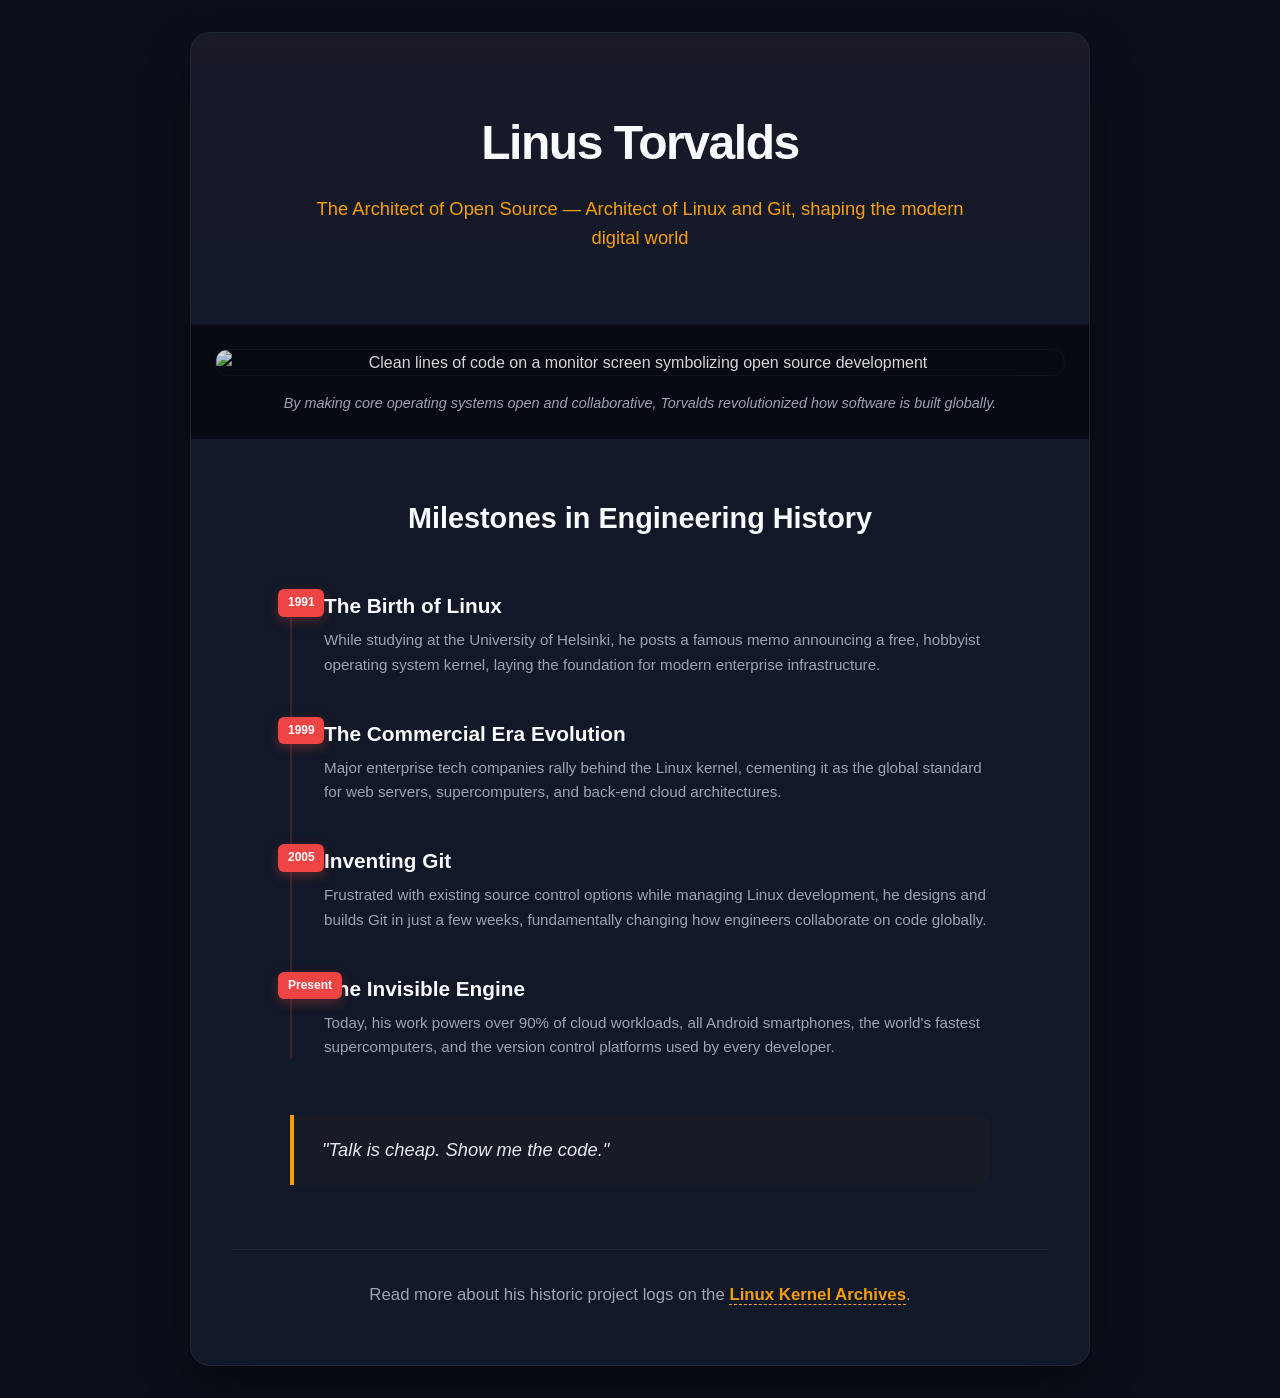
==== tribute/index.html @ bab93bc3 "Update index.html" ====
<!DOCTYPE html>
<html lang="en">
<head>
    <meta charset="UTF-8">
    <meta name="viewport" content="width=device-width, initial-scale=1.0">
    <title>A Tribute to Linus Torvalds</title>
    <link rel="stylesheet" href="style.css">
</head>
<body>
    <main id="main">
        <header class="hero-section">
            <h1 id="title">Linus Torvalds</h1>
            <p class="subtitle">The Architect of Open Source — Architect of Linux and Git, shaping the modern digital world</p>
        </header>

        <div id="img-div">
            <img id="image" src="https://www.britannica.com/biography/Linus-Torvalds" alt="Clean lines of code on a monitor screen symbolizing open source development">
            <figcaption id="img-caption">
                By making core operating systems open and collaborative, Torvalds revolutionized how software is built globally.
            </figcaption>
        </div>

        <section id="tribute-info" class="content-container">
            <h2 class="section-title">Milestones in Engineering History</h2>
            
            <div class="timeline">
                <div class="timeline-item">
                    <div class="time-marker">1991</div>
                    <div class="time-content">
                        <h3>The Birth of Linux</h3>
                        <p>While studying at the University of Helsinki, he posts a famous memo announcing a free, hobbyist operating system kernel, laying the foundation for modern enterprise infrastructure.</p>
                    </div>
                </div>

                <div class="timeline-item">
                    <div class="time-marker">1999</div>
                    <div class="time-content">
                        <h3>The Commercial Era Evolution</h3>
                        <p>Major enterprise tech companies rally behind the Linux kernel, cementing it as the global standard for web servers, supercomputers, and back-end cloud architectures.</p>
                    </div>
                </div>

                <div class="timeline-item">
                    <div class="time-marker">2005</div>
                    <div class="time-content">
                        <h3>Inventing Git</h3>
                        <p>Frustrated with existing source control options while managing Linux development, he designs and builds Git in just a few weeks, fundamentally changing how engineers collaborate on code globally.</p>
                    </div>
                </div>

                <div class="timeline-item">
                    <div class="time-marker">Present</div>
                    <div class="time-content">
                        <h3>The Invisible Engine</h3>
                        <p>Today, his work powers over 90% of cloud workloads, all Android smartphones, the world's fastest supercomputers, and the version control platforms used by every developer.</p>
                    </div>
                </div>
            </div>

            <blockquote class="quote-box">
                <p>"Talk is cheap. Show me the code."</p>
            </blockquote>

            <footer class="tribute-footer">
                <h3>Read more about his historic project logs on the 
                    <a id="tribute-link" href="https://www.kernel.org/" target="_blank">Linux Kernel Archives</a>.
                </h3>
            </footer>
        </section>
    </main>
</body>
</html>
---- tribute/style.css ----
:root {
    --bg-main: #0b0f19;
    --card-bg: #111827;
    --accent-red: #ef4444;
    --accent-gold: #f59e0b;
    --text-primary: #f9fafb;
    --text-secondary: #9ca3af;
    --border-color: rgba(239, 68, 68, 0.2);
}

* {
    box-sizing: border-box;
    margin: 0;
    padding: 0;
    font-family: 'Segoe UI', Tahoma, Geneva, Verdana, sans-serif;
}

body {
    background-color: var(--bg-main);
    color: var(--text-primary);
    line-height: 1.6;
    padding: 2rem 1rem;
}

#main {
    max-width: 900px;
    margin: 0 auto;
    background: var(--card-bg);
    border-radius: 20px;
    overflow: hidden;
    box-shadow: 0 25px 50px -12px rgba(0, 0, 0, 0.6);
    border: 1px solid rgba(255, 255, 255, 0.05);
}

/* Hero Section Styling */
.hero-section {
    text-align: center;
    padding: 4.5rem 1.5rem;
    background: linear-gradient(180deg, rgba(239, 68, 68, 0.04) 0%, rgba(0,0,0,0) 100%);
}

#title {
    font-size: 3rem;
    font-weight: 800;
    color: var(--text-primary);
    letter-spacing: -0.03em;
    margin-bottom: 0.75rem;
}

.subtitle {
    font-size: 1.15rem;
    color: var(--accent-gold);
    max-width: 650px;
    margin: 0 auto;
    font-weight: 500;
}

/* Image Showcase Block */
#img-div {
    width: 100%;
    background: #070a12;
    padding: 1.5rem;
    text-align: center;
}

#image {
    max-width: 100%;
    display: block;
    height: auto;
    border-radius: 12px;
    margin: 0 auto;
    opacity: 0.85;
    border: 1px solid rgba(255, 255, 255, 0.05);
}

#img-caption {
    font-size: 0.9rem;
    color: var(--text-secondary);
    margin-top: 1rem;
    font-style: italic;
}

/* Content Layout Containers */
.content-container {
    padding: 3.5rem 2.5rem;
}

.section-title {
    font-size: 1.8rem;
    text-align: center;
    margin-bottom: 3rem;
    color: var(--text-primary);
}

/* Chronological Timeline Design */
.timeline {
    position: relative;
    border-left: 2px solid var(--border-color);
    margin: 0 auto 3rem auto;
    max-width: 700px;
    padding-left: 2rem;
}

.timeline-item {
    position: relative;
    margin-bottom: 2.5rem;
}

.time-marker {
    position: absolute;
    left: -2.85rem;
    background: var(--accent-red);
    color: #ffffff;
    font-weight: 700;
    font-size: 0.75rem;
    padding: 0.25rem 0.6rem;
    border-radius: 6px;
    text-align: center;
    box-shadow: 0 4px 12px rgba(239, 68, 68, 0.3);
}

.time-content h3 {
    font-size: 1.3rem;
    color: var(--text-primary);
    margin-bottom: 0.35rem;
}

.time-content p {
    color: var(--text-secondary);
    font-size: 0.95rem;
}

/* Quote Layout */
.quote-box {
    border-left: 4px solid var(--accent-gold);
    padding: 1.25rem 1.75rem;
    background: rgba(245, 158, 11, 0.02);
    margin: 3.5rem auto;
    max-width: 700px;
    font-style: italic;
    border-radius: 0 12px 12px 0;
}

.quote-box p {
    font-size: 1.15rem;
    color: #e5e7eb;
}

/* Footer link structures */
.tribute-footer {
    text-align: center;
    margin-top: 4rem;
    padding-top: 2rem;
    border-top: 1px solid rgba(255, 255, 255, 0.05);
}

.tribute-footer h3 {
    font-size: 1.05rem;
    font-weight: 400;
    color: var(--text-secondary);
}

#tribute-link {
    color: var(--accent-gold);
    text-decoration: none;
    font-weight: 600;
    transition: all 0.2s ease;
    border-bottom: 1px dashed var(--accent-gold);
}

#tribute-link:hover {
    color: #fcd34d;
    border-bottom-style: solid;
}

/* Responsive view overrides */
@media (max-width: 600px) {
    #title { font-size: 2.25rem; }
    .content-container { padding: 2rem 1.25rem; }
    .timeline { padding-left: 1.25rem; }
    .time-marker { position: relative; left: 0; display: inline-block; margin-bottom: 0.5rem; }
}
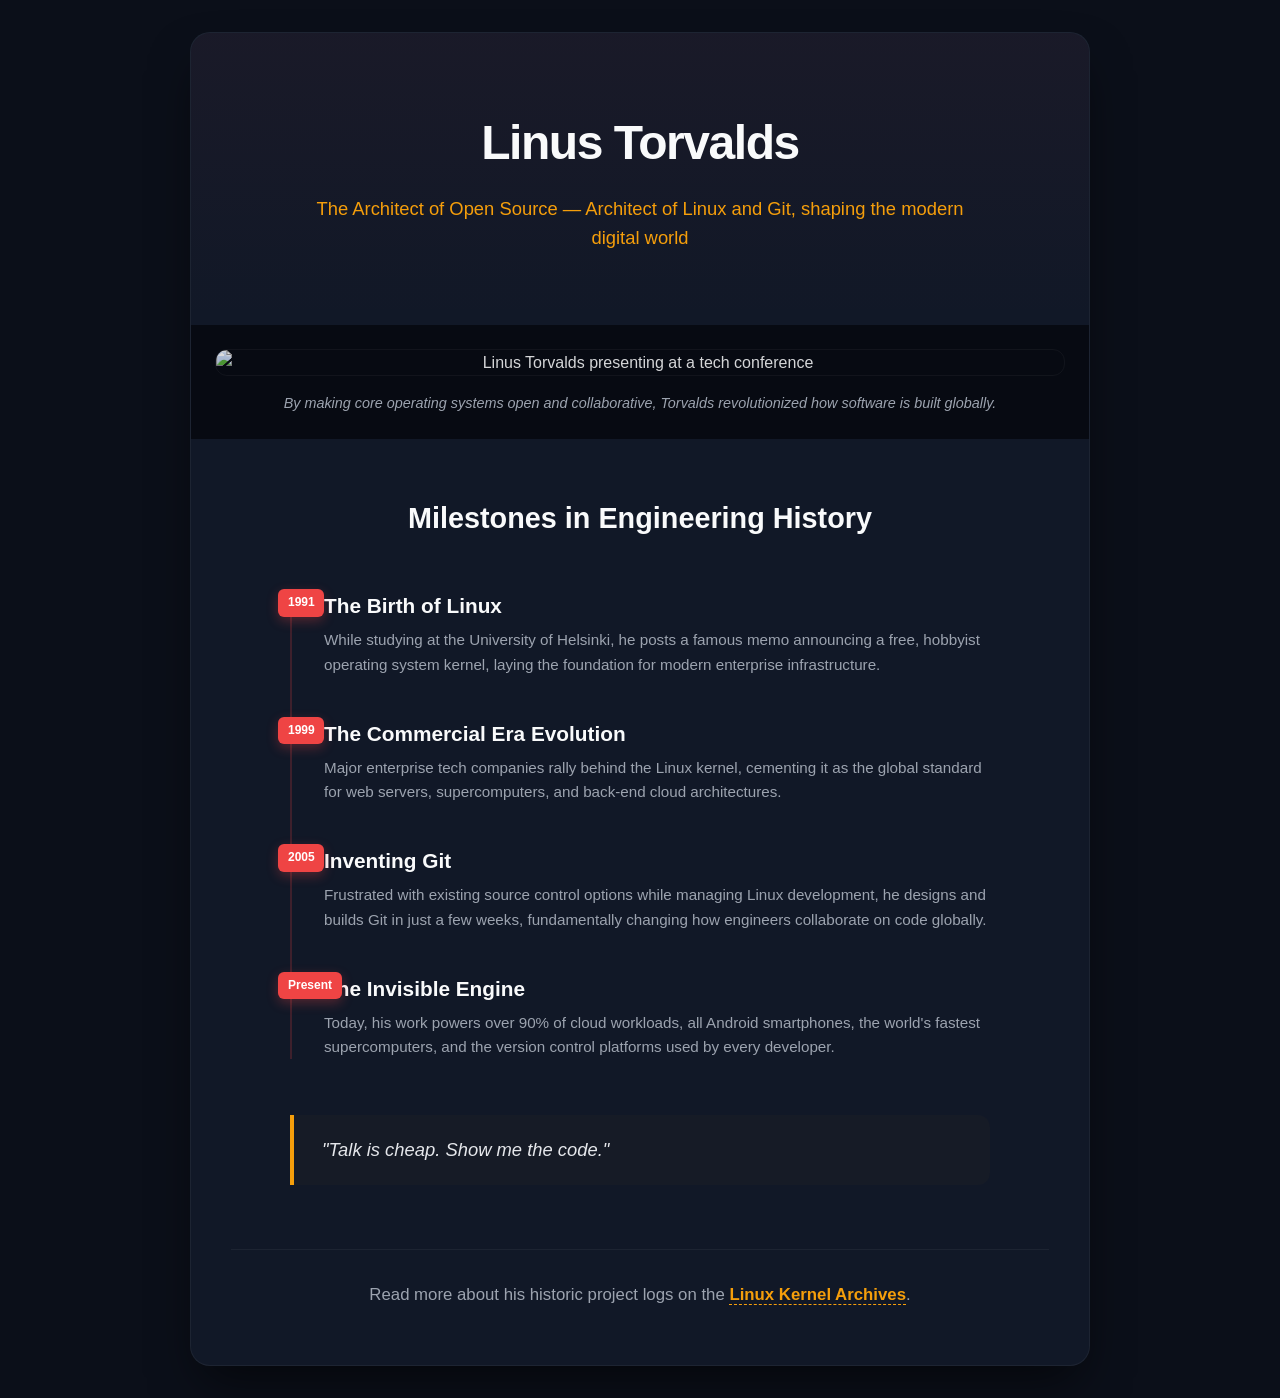
==== commit d0496f22: "Update index.html" ====
--- a/tribute/index.html
+++ b/tribute/index.html
@@ -14,8 +14,7 @@
         </header>
 
         <div id="img-div">
-            <img id="image" src="https://www.britannica.com/biography/Linus-Torvalds" alt="Clean lines of code on a monitor screen symbolizing open source development">
-            <figcaption id="img-caption">
+<img id="image" src="https://upload.wikimedia.org/wikipedia/commons/0/01/LinuxCon_Europe_2014_-_Linus_Torvalds_03.jpg" alt="Linus Torvalds presenting at a tech conference">            <figcaption id="img-caption">
                 By making core operating systems open and collaborative, Torvalds revolutionized how software is built globally.
             </figcaption>
         </div>
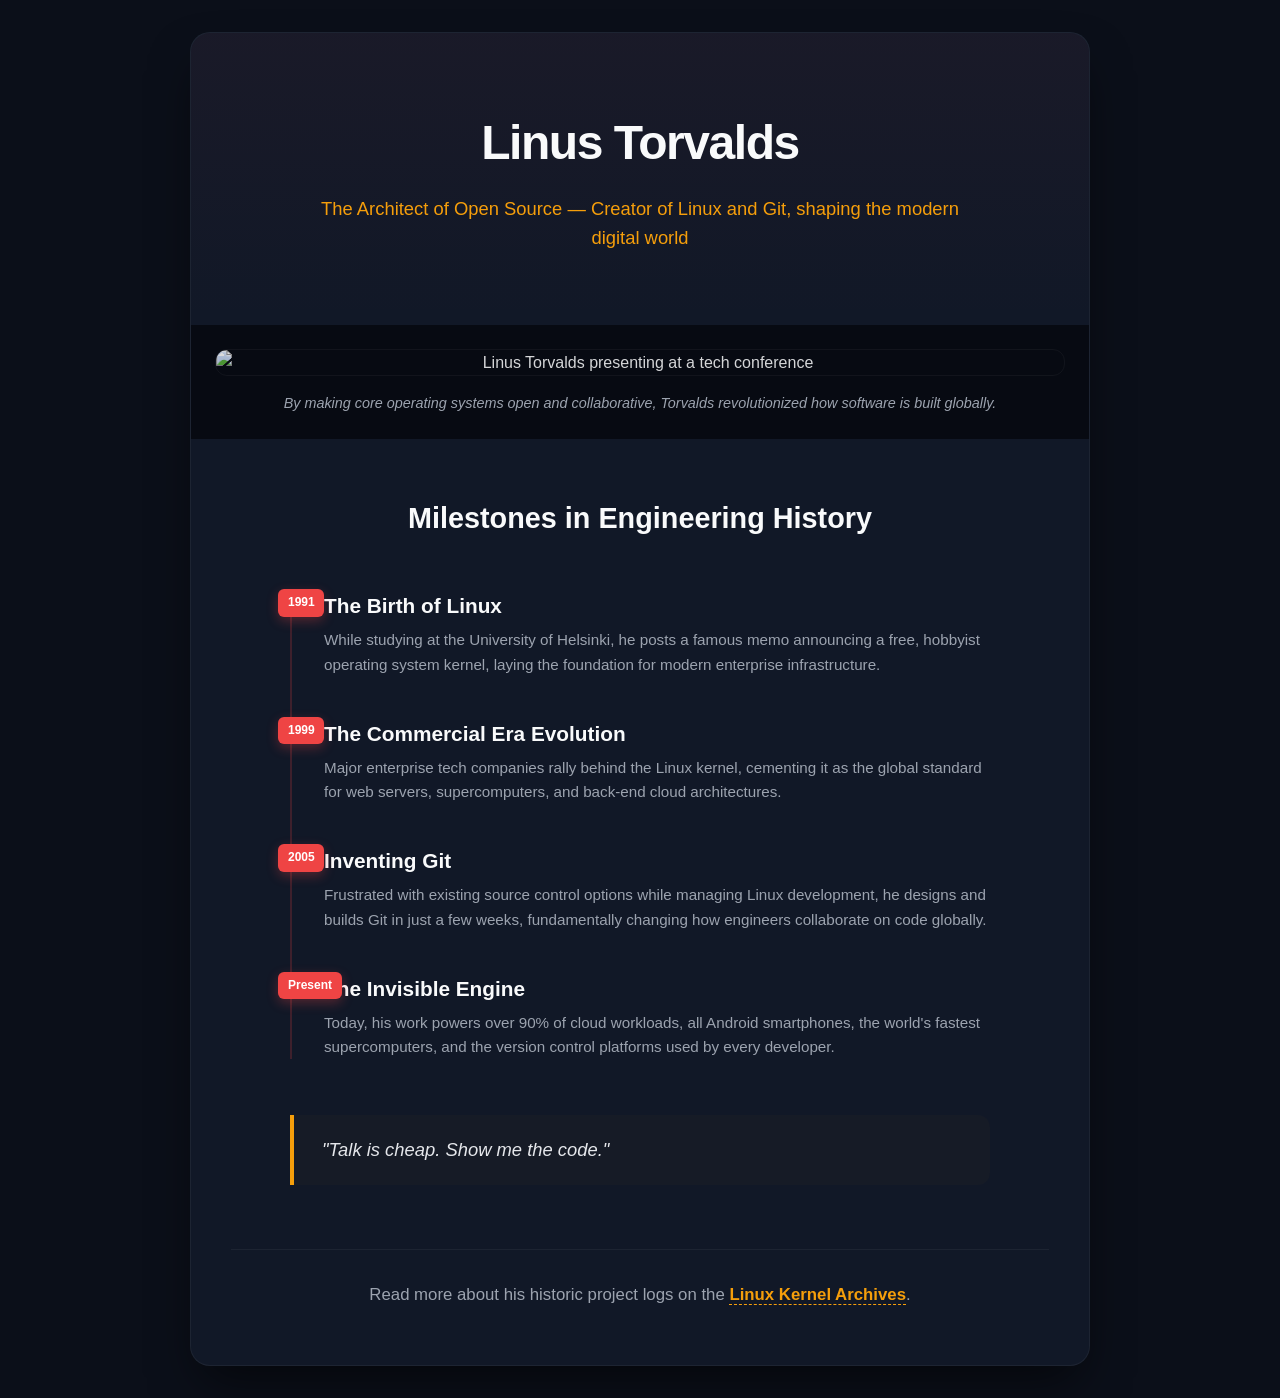
==== commit 352d2c82: "Correct subtitle text for Linus Torvalds" ====
--- a/tribute/index.html
+++ b/tribute/index.html
@@ -10,11 +10,12 @@
     <main id="main">
         <header class="hero-section">
             <h1 id="title">Linus Torvalds</h1>
-            <p class="subtitle">The Architect of Open Source — Architect of Linux and Git, shaping the modern digital world</p>
+            <p class="subtitle">The Architect of Open Source — Creator of Linux and Git, shaping the modern digital world</p>
         </header>
 
         <div id="img-div">
-<img id="image" src="https://upload.wikimedia.org/wikipedia/commons/0/01/LinuxCon_Europe_2014_-_Linus_Torvalds_03.jpg" alt="Linus Torvalds presenting at a tech conference">            <figcaption id="img-caption">
+            <img id="image" src="https://upload.wikimedia.org/wikipedia/commons/0/01/LinuxCon_Europe_2014_-_Linus_Torvalds_03.jpg" alt="Linus Torvalds presenting at a tech conference">
+            <figcaption id="img-caption">
                 By making core operating systems open and collaborative, Torvalds revolutionized how software is built globally.
             </figcaption>
         </div>
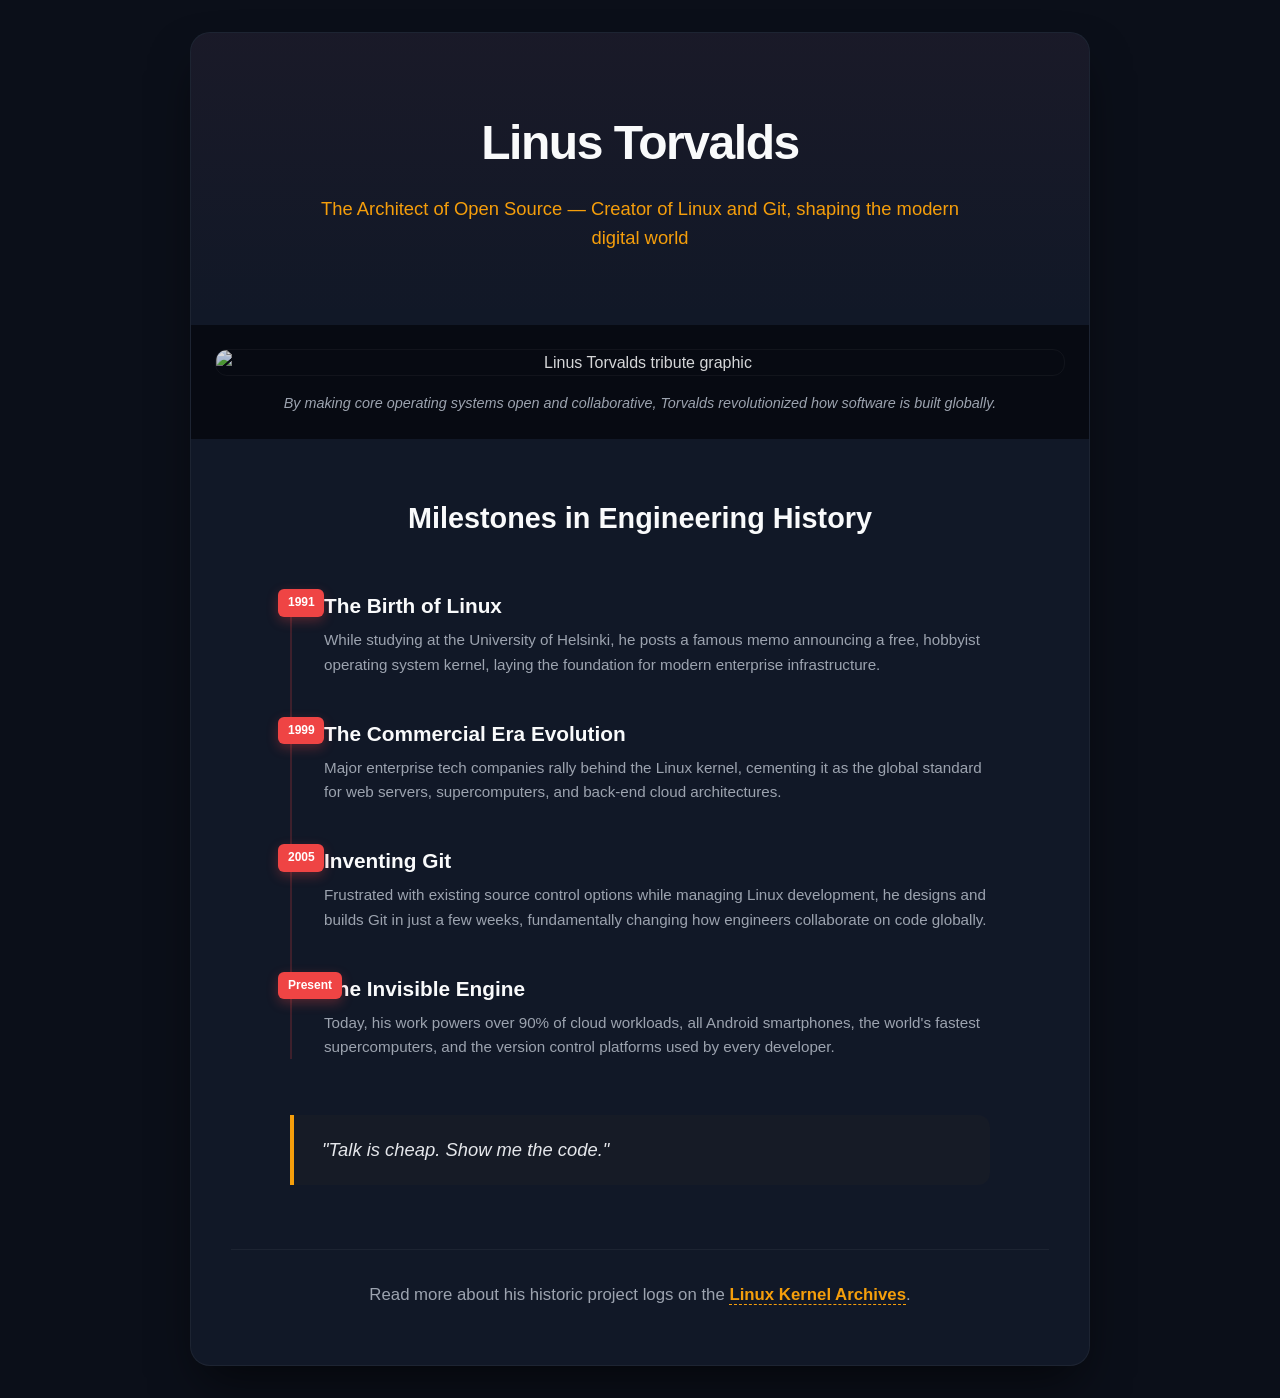
==== commit 9addd20d: "Update index.html" ====
--- a/tribute/index.html
+++ b/tribute/index.html
@@ -14,7 +14,7 @@
         </header>
 
         <div id="img-div">
-            <img id="image" src="https://upload.wikimedia.org/wikipedia/commons/0/01/LinuxCon_Europe_2014_-_Linus_Torvalds_03.jpg" alt="Linus Torvalds presenting at a tech conference">
+            <img id="image" src="https://images.unsplash.com/photo-1531403009284-440f080d1e12?q=80&w=1000&auto=format&fit=crop" alt="Linus Torvalds tribute graphic">
             <figcaption id="img-caption">
                 By making core operating systems open and collaborative, Torvalds revolutionized how software is built globally.
             </figcaption>
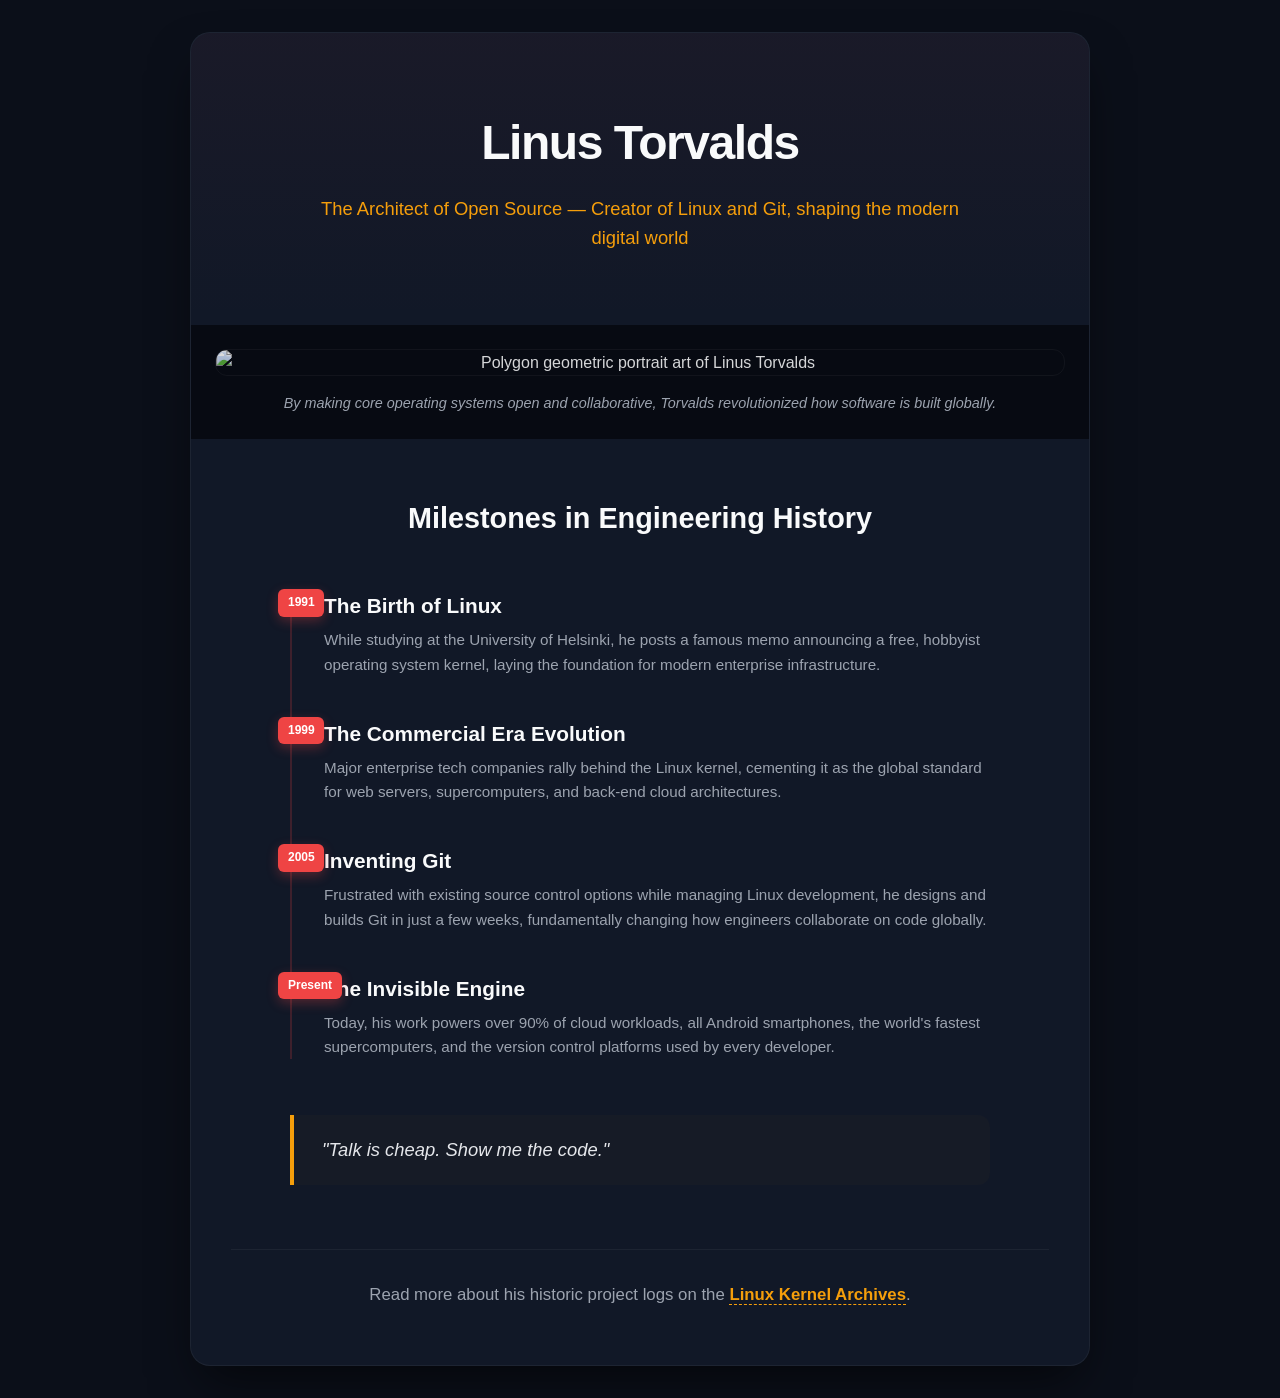
==== commit 5fc847b9: "Update index.html" ====
--- a/tribute/index.html
+++ b/tribute/index.html
@@ -14,7 +14,7 @@
         </header>
 
         <div id="img-div">
-            <img id="image" src="https://images.unsplash.com/photo-1531403009284-440f080d1e12?q=80&w=1000&auto=format&fit=crop" alt="Linus Torvalds tribute graphic">
+            <img id="image" src="https://i.imgur.com/AeSUei7.png" alt="Polygon geometric portrait art of Linus Torvalds">
             <figcaption id="img-caption">
                 By making core operating systems open and collaborative, Torvalds revolutionized how software is built globally.
             </figcaption>
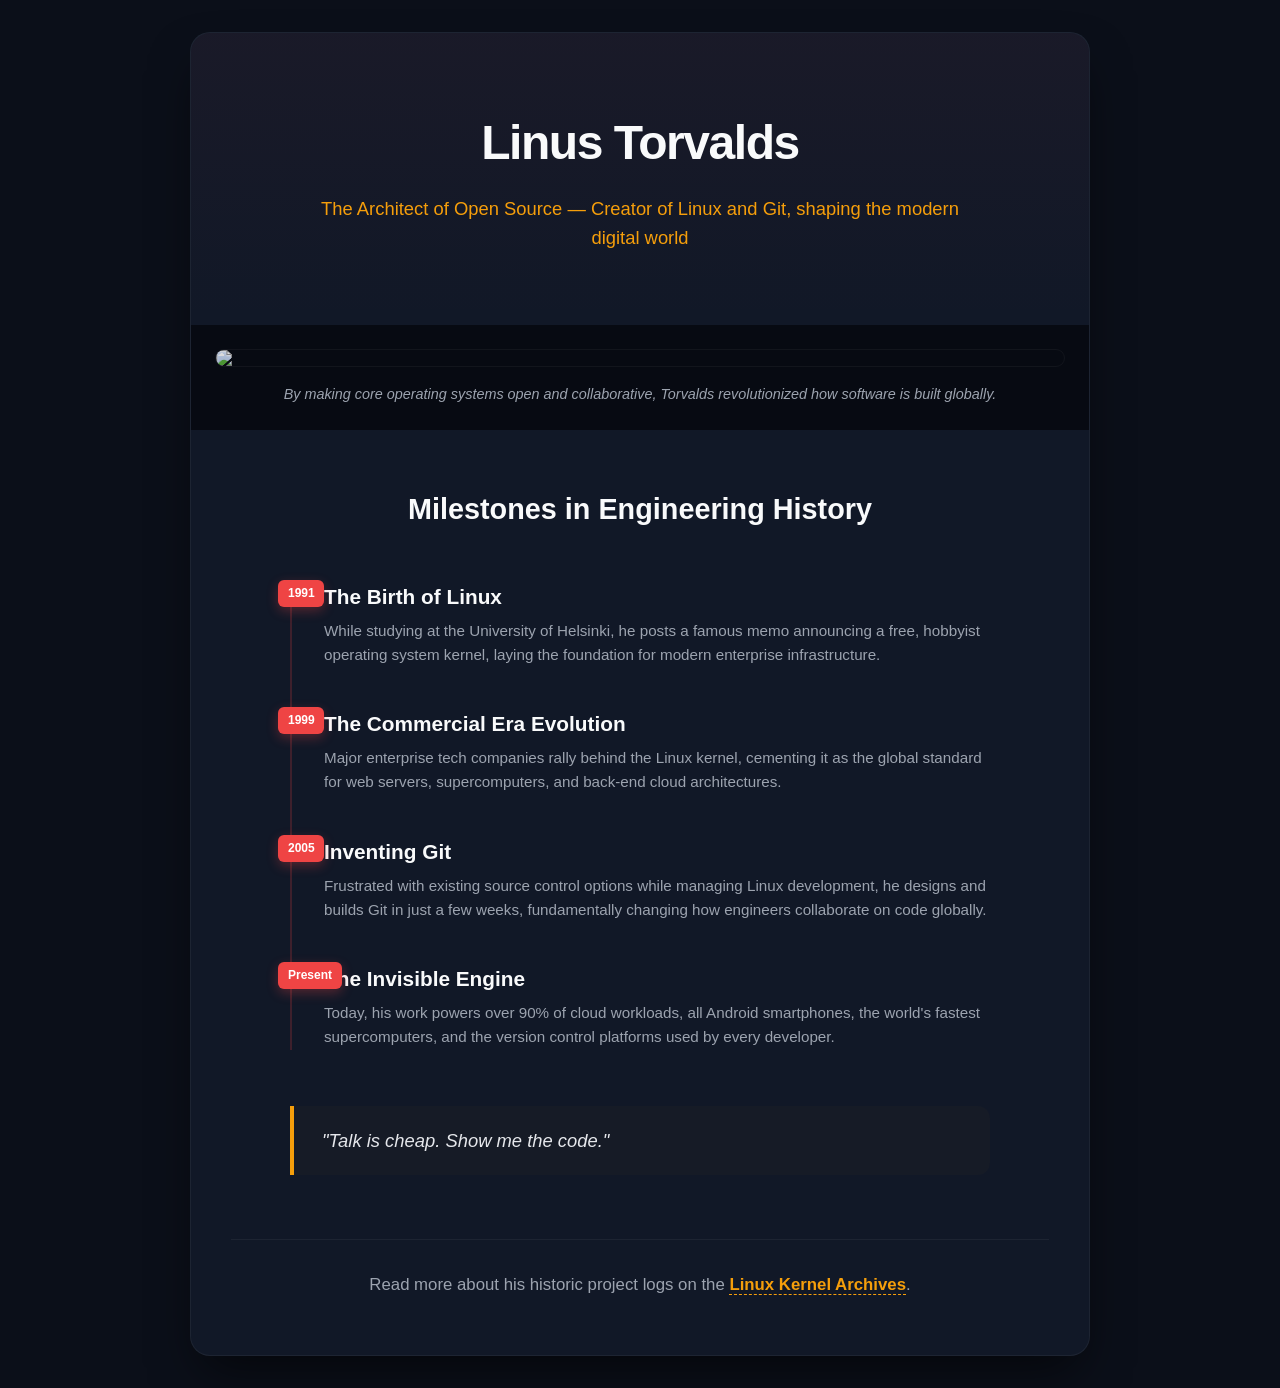
==== commit 1bb024b0: "Update index.html" ====
--- a/tribute/index.html
+++ b/tribute/index.html
@@ -14,7 +14,7 @@
         </header>
 
         <div id="img-div">
-            <img id="image" src="https://i.imgur.com/AeSUei7.png" alt="Polygon geometric portrait art of Linus Torvalds">
+            <img id="image" src="https://upload.wikimedia.org/wikipedia/commons/0/01/LinuxCon_Europe_Linus_Torvalds_03_%28cropped%29.jpg">
             <figcaption id="img-caption">
                 By making core operating systems open and collaborative, Torvalds revolutionized how software is built globally.
             </figcaption>
